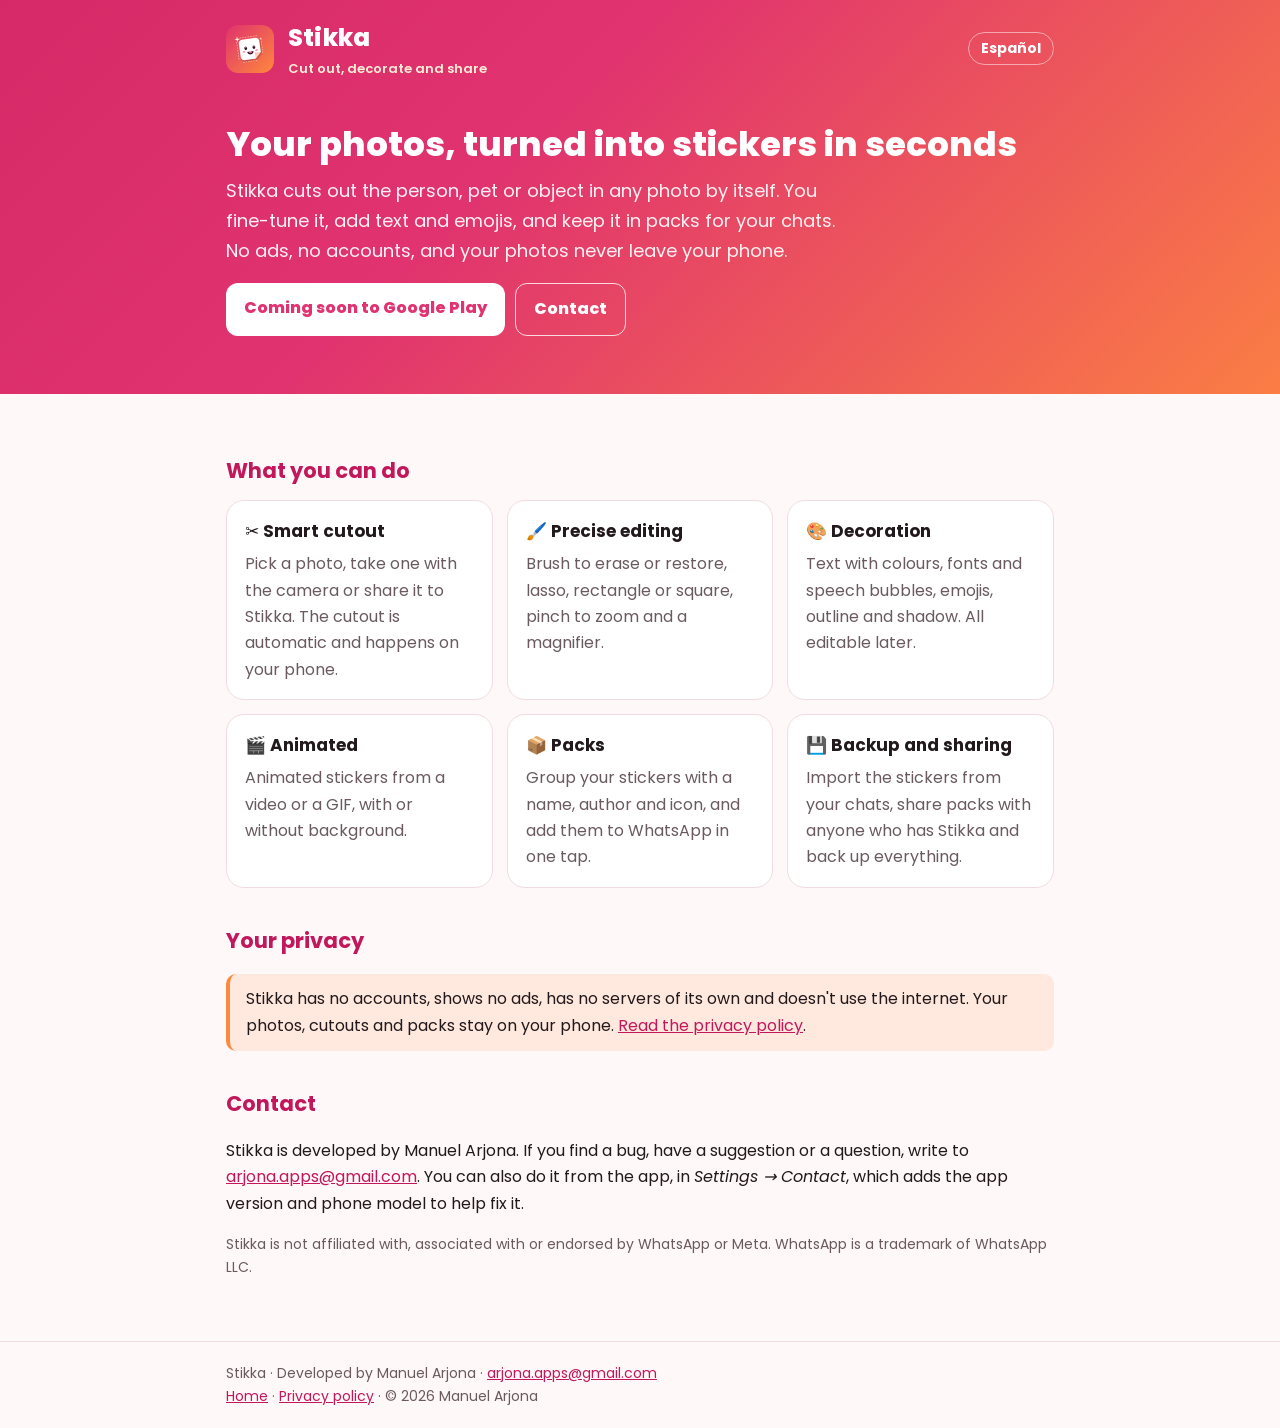
==== en.html @ d8d2f937 "Web de Stikka y política de privacidad (ES/EN) Co-Authored-By: Claude Opus 5.5 <noreply@anthropic.co" ====
<!doctype html>
<html lang="en">
<head>
<meta charset="utf-8">
<meta name="viewport" content="width=device-width, initial-scale=1">
<meta name="theme-color" content="#E0336F">
<link rel="icon" href="favicon.png" type="image/png">
<link rel="preconnect" href="https://fonts.googleapis.com">
<link rel="preconnect" href="https://fonts.gstatic.com" crossorigin>
<link href="https://fonts.googleapis.com/css2?family=Poppins:wght@400;600;700;800&display=swap" rel="stylesheet">
<link rel="stylesheet" href="estilo.css">
<title>Stikka · Cut out, decorate and share your stickers</title>
<meta name="description" content="Stikka is an Android app that turns your photos into stickers with smart cutout, text, emojis, animated stickers and packs. No ads, no accounts.">
</head>
<body>
<header><div class="cab"><img src="icono.png" alt=""><div><a class="marca" href="en.html">Stikka</a><small>Cut out, decorate and share</small></div><a class="idioma" href="index.html">Español</a></div>
<div class="portada"><h1>Your photos, turned into stickers in seconds</h1>
<p>Stikka cuts out the person, pet or object in any photo by itself. You fine-tune it, add text and emojis, and keep it in packs for your chats. No ads, no accounts, and your photos never leave your phone.</p>
<div class="botones"><span class="boton">Coming soon to Google Play</span><a class="boton claro" href="mailto:arjona.apps@gmail.com?subject=APP%20Stikka">Contact</a></div></div></header>
<main>
<h2>What you can do</h2>
<div class="rejilla">
<div class="tarjeta"><h3>✂️ Smart cutout</h3><p>Pick a photo, take one with the camera or share it to Stikka. The cutout is automatic and happens on your phone.</p></div>
<div class="tarjeta"><h3>🖌️ Precise editing</h3><p>Brush to erase or restore, lasso, rectangle or square, pinch to zoom and a magnifier.</p></div>
<div class="tarjeta"><h3>🎨 Decoration</h3><p>Text with colours, fonts and speech bubbles, emojis, outline and shadow. All editable later.</p></div>
<div class="tarjeta"><h3>🎬 Animated</h3><p>Animated stickers from a video or a GIF, with or without background.</p></div>
<div class="tarjeta"><h3>📦 Packs</h3><p>Group your stickers with a name, author and icon, and add them to WhatsApp in one tap.</p></div>
<div class="tarjeta"><h3>💾 Backup and sharing</h3><p>Import the stickers from your chats, share packs with anyone who has Stikka and back up everything.</p></div>
</div>
<h2>Your privacy</h2>
<p class="nota">Stikka has no accounts, shows no ads, has no servers of its own and doesn't use the internet. Your photos, cutouts and packs stay on your phone. <a href="privacy.html">Read the privacy policy</a>.</p>
<h2>Contact</h2>
<p>Stikka is developed by Manuel Arjona. If you find a bug, have a suggestion or a question, write to <a href="mailto:arjona.apps@gmail.com?subject=APP%20Stikka">arjona.apps@gmail.com</a>. You can also do it from the app, in <em>Settings → Contact</em>, which adds the app version and phone model to help fix it.</p>
<p style="color:var(--suave);font-size:14px">Stikka is not affiliated with, associated with or endorsed by WhatsApp or Meta. WhatsApp is a trademark of WhatsApp LLC.</p>
</main>
<footer><div>Stikka · Developed by Manuel Arjona · <a href="mailto:arjona.apps@gmail.com?subject=APP%20Stikka">arjona.apps@gmail.com</a><br>
<a href="en.html">Home</a> · <a href="privacy.html">Privacy policy</a> · © 2026 Manuel Arjona</div></footer>
</body>
</html>
---- estilo.css ----
:root{--frambuesa:#E0336F;--naranja:#FF8A3D;--crema:#FFEED6;--acento:#C2185B;--fondo:#FFF8F8;--tarjeta:#FFFFFF;--texto:#22191C;--suave:#6A5A5F;--borde:#F0DCE2}
@media (prefers-color-scheme:dark){:root{--fondo:#191113;--tarjeta:#241A1D;--texto:#F0DEE1;--suave:#C9B4BA;--borde:#3C3235;--acento:#FFB1C8}}
*{box-sizing:border-box}
html{-webkit-text-size-adjust:100%}
body{margin:0;background:var(--fondo);color:var(--texto);font:16px/1.65 "Poppins",system-ui,-apple-system,"Segoe UI",Roboto,sans-serif}
header{background:linear-gradient(135deg,#D62A68 0%,var(--frambuesa) 40%,var(--naranja) 110%);color:#fff}
.cab{max-width:860px;margin:0 auto;padding:18px 16px;display:flex;align-items:center;gap:14px}
.cab img{width:48px;height:48px;border-radius:12px}
.cab a.marca{color:#fff;text-decoration:none;font-size:24px;font-weight:800;letter-spacing:.2px}
.cab small{display:block;color:var(--crema);font-size:13px;font-weight:600}
.cab .idioma{margin-left:auto;color:#fff;font-size:14px;font-weight:700;text-decoration:none;border:1.5px solid rgba(255,255,255,.5);border-radius:999px;padding:4px 12px}
.portada{max-width:860px;margin:0 auto;padding:28px 16px 40px}
.portada h1{font-size:34px;line-height:1.15;margin:0 0 12px;font-weight:800}
.portada p{color:#FFF1F3;font-size:18px;margin:0;max-width:620px}
main{max-width:860px;margin:0 auto;padding:24px 16px 48px}
main.texto{max-width:760px}
h1{font-size:30px;line-height:1.2;margin:8px 0 4px}
h2{font-size:21px;margin:36px 0 8px;color:var(--acento)}
h3{font-size:17px;margin:20px 0 4px}
.fecha{color:var(--suave);font-size:14px}
.nota{border-left:4px solid var(--naranja);background:color-mix(in srgb,var(--naranja) 14%,transparent);padding:12px 16px;border-radius:10px}
a{color:var(--acento)}
ul{padding-left:22px}
li{margin:4px 0}
.rejilla{display:grid;grid-template-columns:repeat(auto-fit,minmax(240px,1fr));gap:14px;margin-top:12px}
.tarjeta{background:var(--tarjeta);border:1px solid var(--borde);border-radius:18px;padding:16px 18px}
.tarjeta h3{margin:0 0 6px}
.tarjeta p{margin:0;color:var(--suave)}
.capturas{display:flex;gap:14px;overflow-x:auto;padding:4px 2px 14px;scroll-snap-type:x mandatory}
.capturas img{height:440px;width:auto;border-radius:18px;border:1px solid var(--borde);scroll-snap-align:start;flex:none}
.botones{display:flex;flex-wrap:wrap;gap:10px;margin:18px 0}
.boton{display:inline-block;background:#fff;color:var(--frambuesa);text-decoration:none;padding:12px 18px;border-radius:12px;font-weight:800}
.boton.claro{background:transparent;color:#fff;border:1.5px solid rgba(255,255,255,.8)}
footer{border-top:1px solid var(--borde);color:var(--suave);font-size:14px}
footer div{max-width:860px;margin:0 auto;padding:20px 16px}
@media (max-width:520px){.portada h1{font-size:28px}.capturas img{height:380px}}
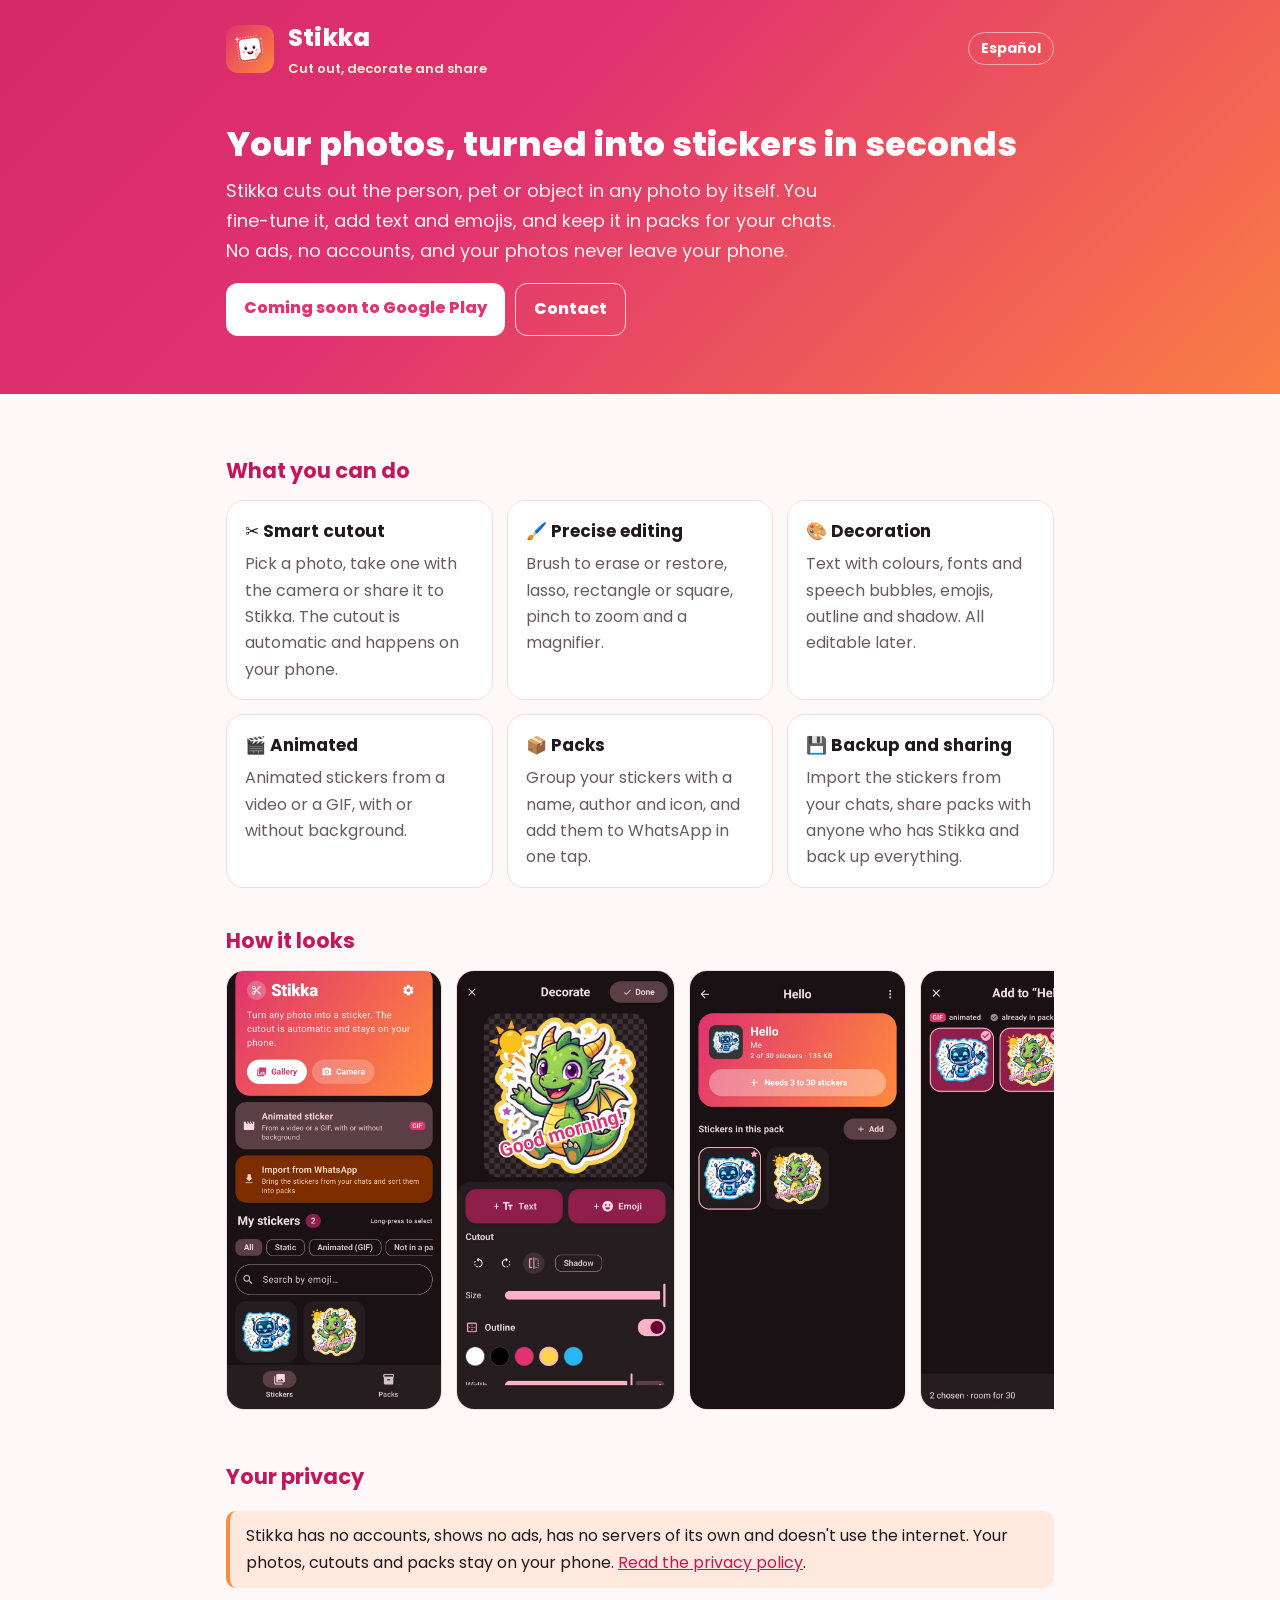
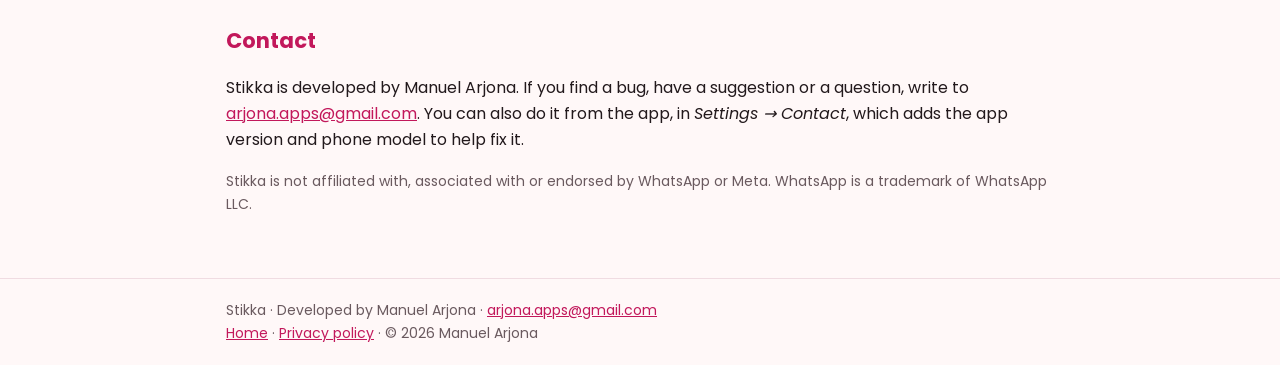
==== commit ec1490fb: "Capturas de la app Co-Authored-By: Claude Opus 5.5 <noreply@anthropic.com> Claude-Session: https://c" ====
--- a/en.html
+++ b/en.html
@@ -27,6 +27,8 @@
 <div class="tarjeta"><h3>📦 Packs</h3><p>Group your stickers with a name, author and icon, and add them to WhatsApp in one tap.</p></div>
 <div class="tarjeta"><h3>💾 Backup and sharing</h3><p>Import the stickers from your chats, share packs with anyone who has Stikka and back up everything.</p></div>
 </div>
+<h2>How it looks</h2>
+<div class="capturas"><img src="capturas/en-01-inicio.jpg" alt="Home" loading="lazy"><img src="capturas/en-02-decorar.jpg" alt="Decorate" loading="lazy"><img src="capturas/en-03-paquete.jpg" alt="A pack" loading="lazy"><img src="capturas/en-04-elegir.jpg" alt="Pick stickers" loading="lazy"><img src="capturas/en-05-paquetes.jpg" alt="My packs" loading="lazy"></div>
 <h2>Your privacy</h2>
 <p class="nota">Stikka has no accounts, shows no ads, has no servers of its own and doesn't use the internet. Your photos, cutouts and packs stay on your phone. <a href="privacy.html">Read the privacy policy</a>.</p>
 <h2>Contact</h2>
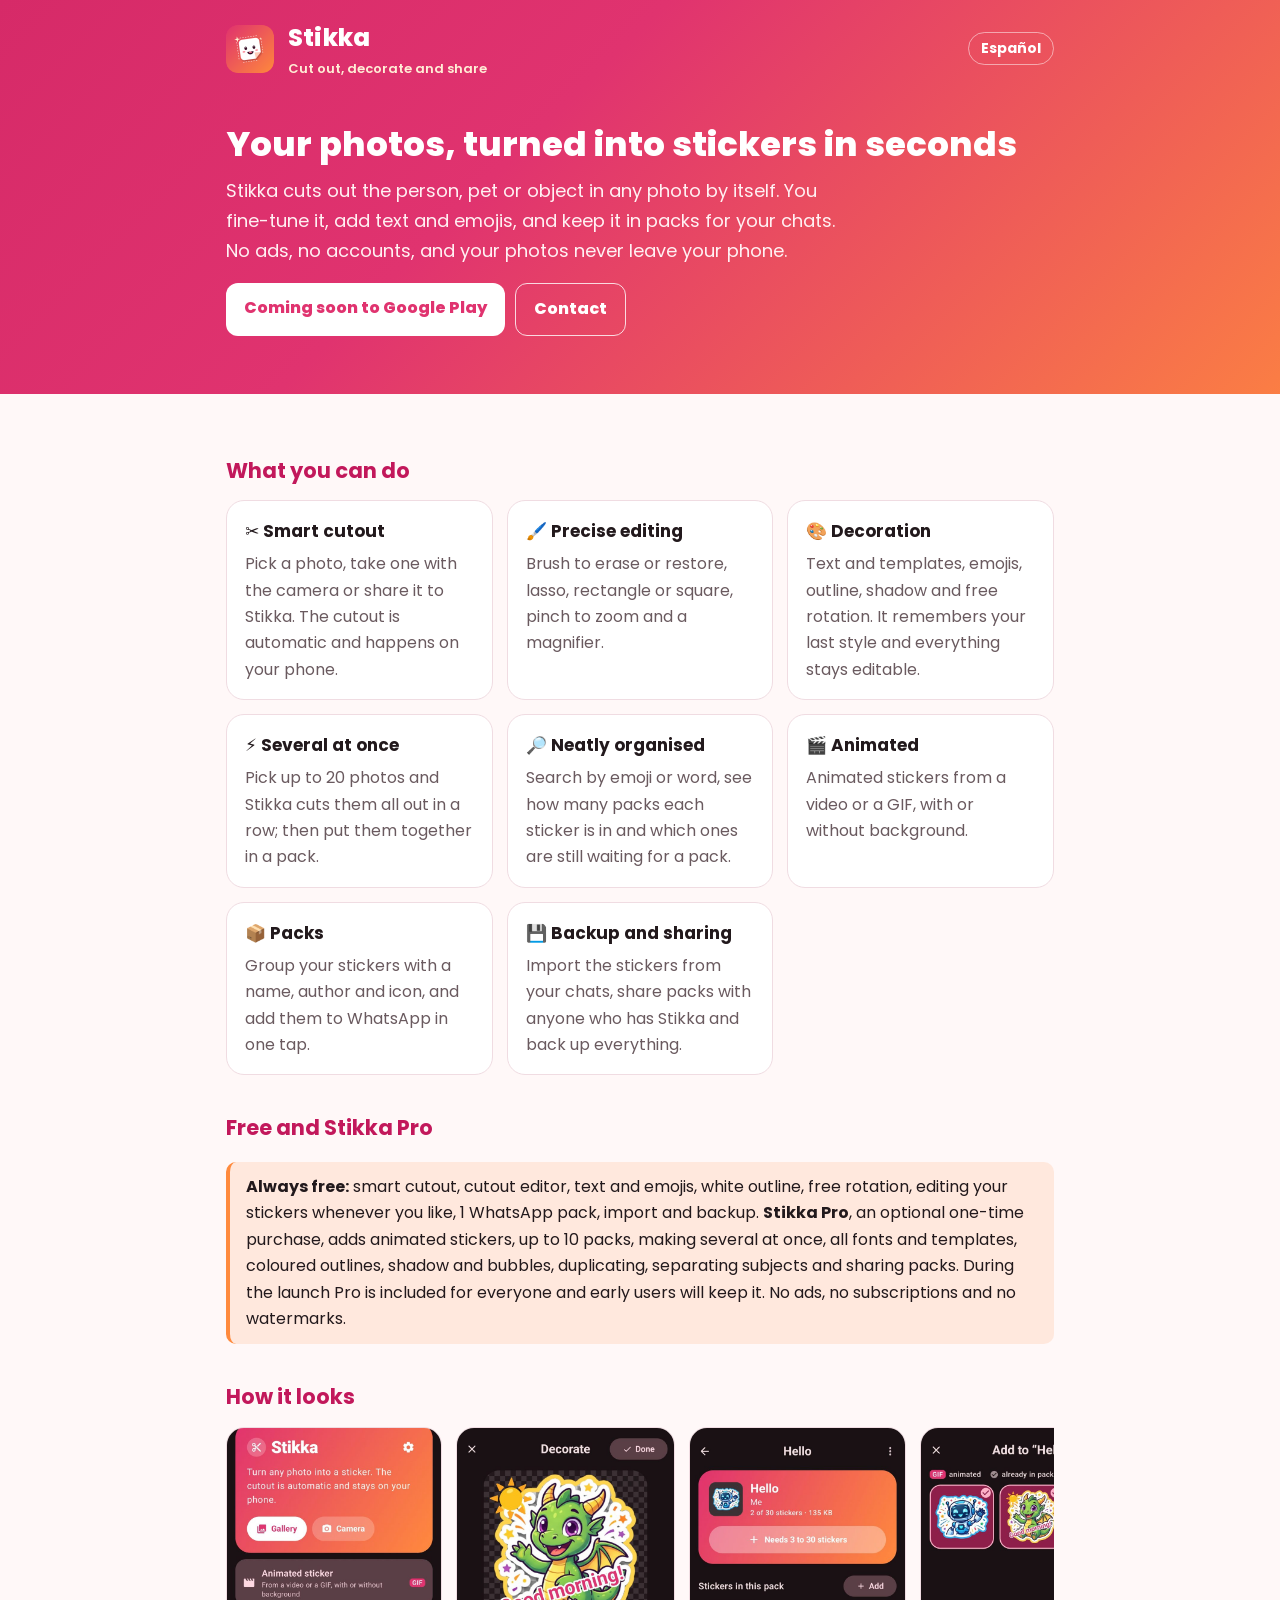
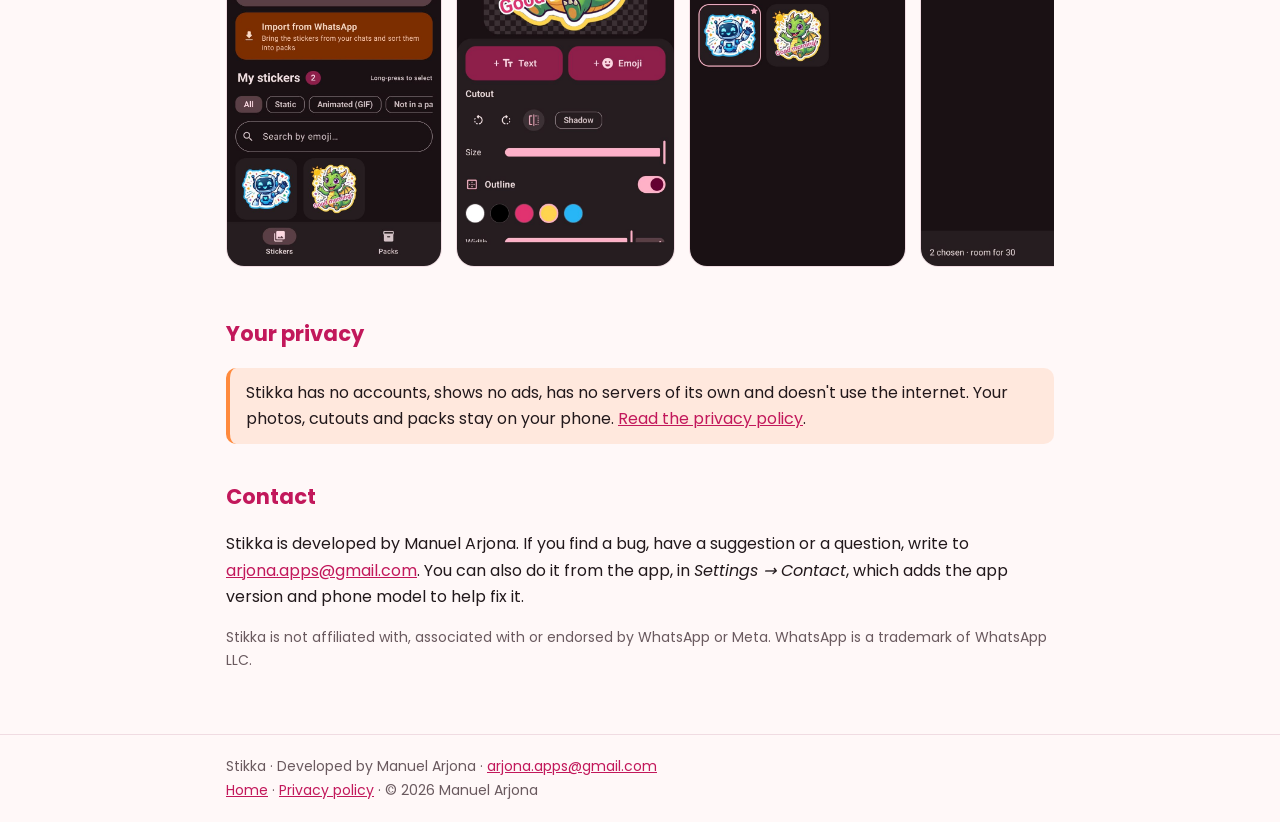
==== commit 09b04d47: "Novedades de Stikka 0.8 y reparto gratis / Pro Co-Authored-By: Claude Opus 5.5 <noreply@anthropic.co" ====
--- a/en.html
+++ b/en.html
@@ -22,11 +22,15 @@
 <div class="rejilla">
 <div class="tarjeta"><h3>✂️ Smart cutout</h3><p>Pick a photo, take one with the camera or share it to Stikka. The cutout is automatic and happens on your phone.</p></div>
 <div class="tarjeta"><h3>🖌️ Precise editing</h3><p>Brush to erase or restore, lasso, rectangle or square, pinch to zoom and a magnifier.</p></div>
-<div class="tarjeta"><h3>🎨 Decoration</h3><p>Text with colours, fonts and speech bubbles, emojis, outline and shadow. All editable later.</p></div>
+<div class="tarjeta"><h3>🎨 Decoration</h3><p>Text and templates, emojis, outline, shadow and free rotation. It remembers your last style and everything stays editable.</p></div>
+<div class="tarjeta"><h3>⚡ Several at once</h3><p>Pick up to 20 photos and Stikka cuts them all out in a row; then put them together in a pack.</p></div>
+<div class="tarjeta"><h3>🔎 Neatly organised</h3><p>Search by emoji or word, see how many packs each sticker is in and which ones are still waiting for a pack.</p></div>
 <div class="tarjeta"><h3>🎬 Animated</h3><p>Animated stickers from a video or a GIF, with or without background.</p></div>
 <div class="tarjeta"><h3>📦 Packs</h3><p>Group your stickers with a name, author and icon, and add them to WhatsApp in one tap.</p></div>
 <div class="tarjeta"><h3>💾 Backup and sharing</h3><p>Import the stickers from your chats, share packs with anyone who has Stikka and back up everything.</p></div>
 </div>
+<h2>Free and Stikka Pro</h2>
+<p class="nota"><strong>Always free:</strong> smart cutout, cutout editor, text and emojis, white outline, free rotation, editing your stickers whenever you like, 1 WhatsApp pack, import and backup. <strong>Stikka Pro</strong>, an optional one-time purchase, adds animated stickers, up to 10 packs, making several at once, all fonts and templates, coloured outlines, shadow and bubbles, duplicating, separating subjects and sharing packs. During the launch Pro is included for everyone and early users will keep it. No ads, no subscriptions and no watermarks.</p>
 <h2>How it looks</h2>
 <div class="capturas"><img src="capturas/en-01-inicio.jpg" alt="Home" loading="lazy"><img src="capturas/en-02-decorar.jpg" alt="Decorate" loading="lazy"><img src="capturas/en-03-paquete.jpg" alt="A pack" loading="lazy"><img src="capturas/en-04-elegir.jpg" alt="Pick stickers" loading="lazy"><img src="capturas/en-05-paquetes.jpg" alt="My packs" loading="lazy"></div>
 <h2>Your privacy</h2>
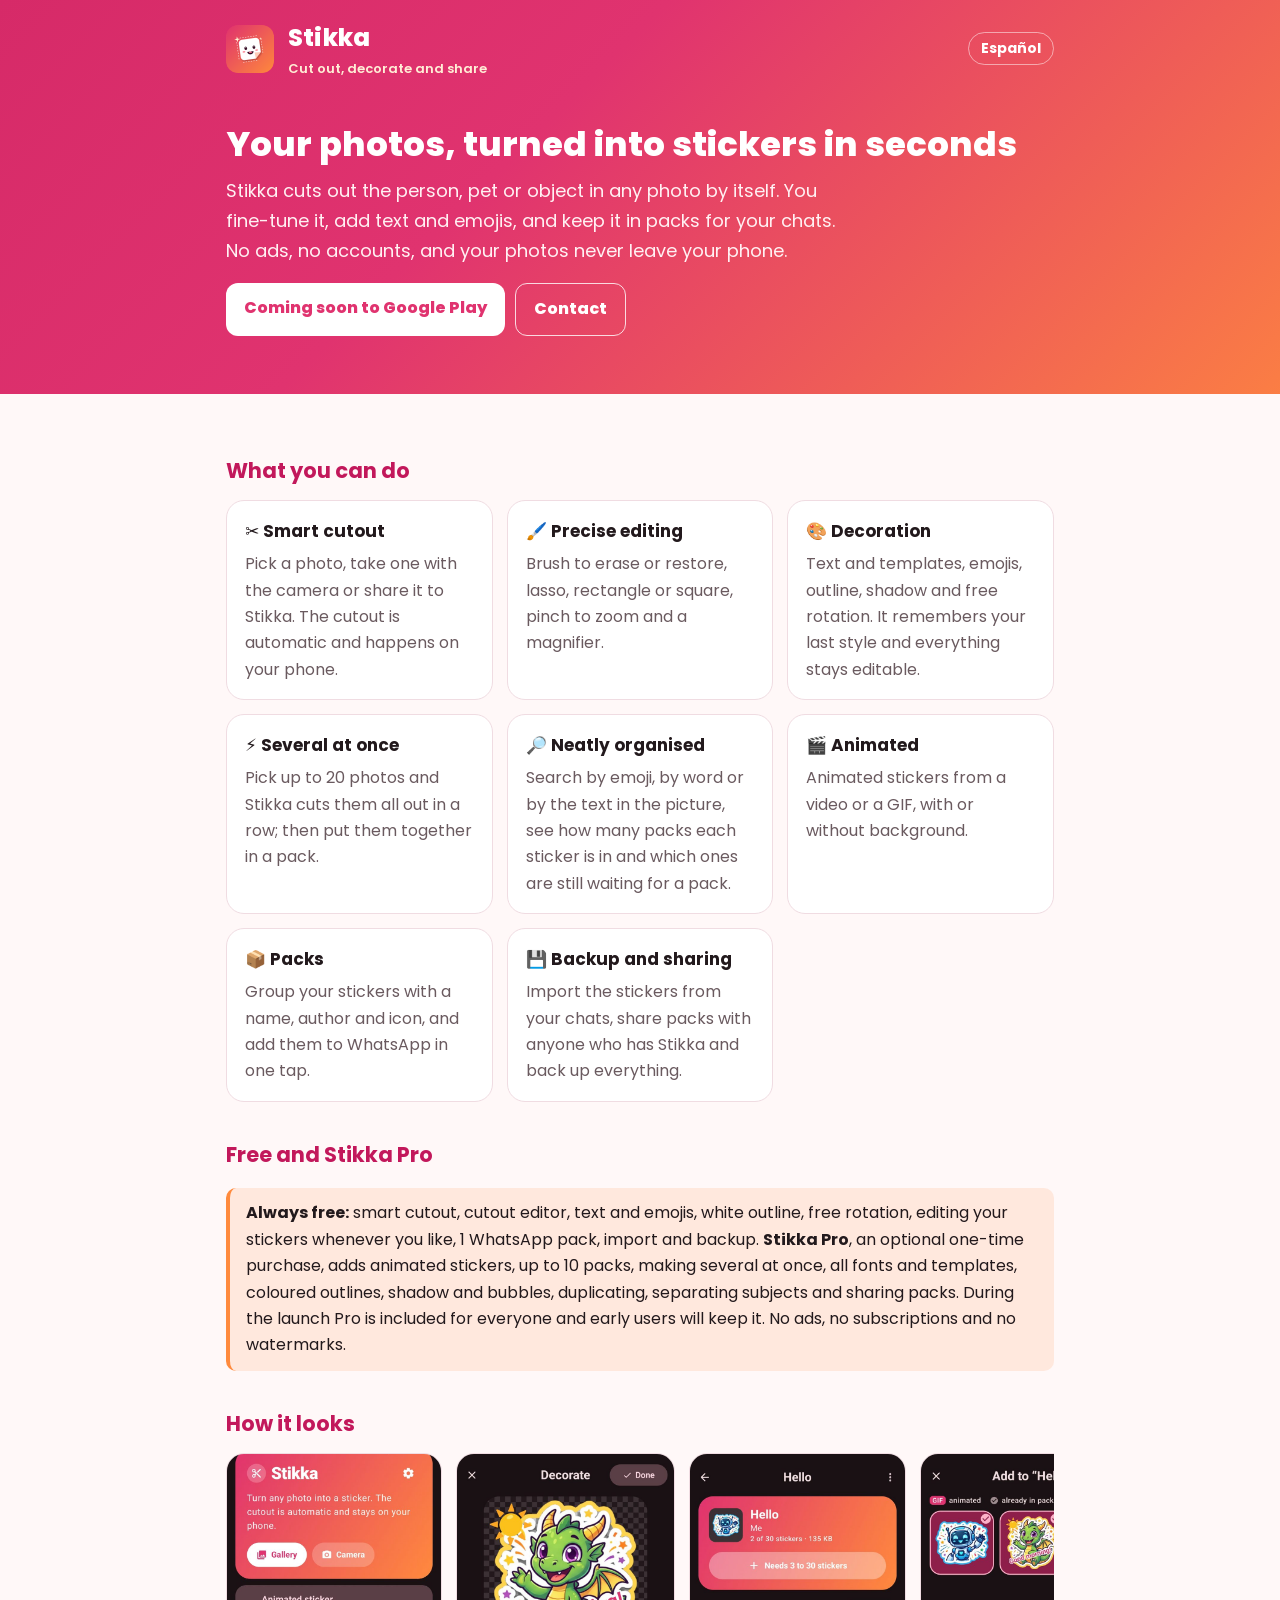
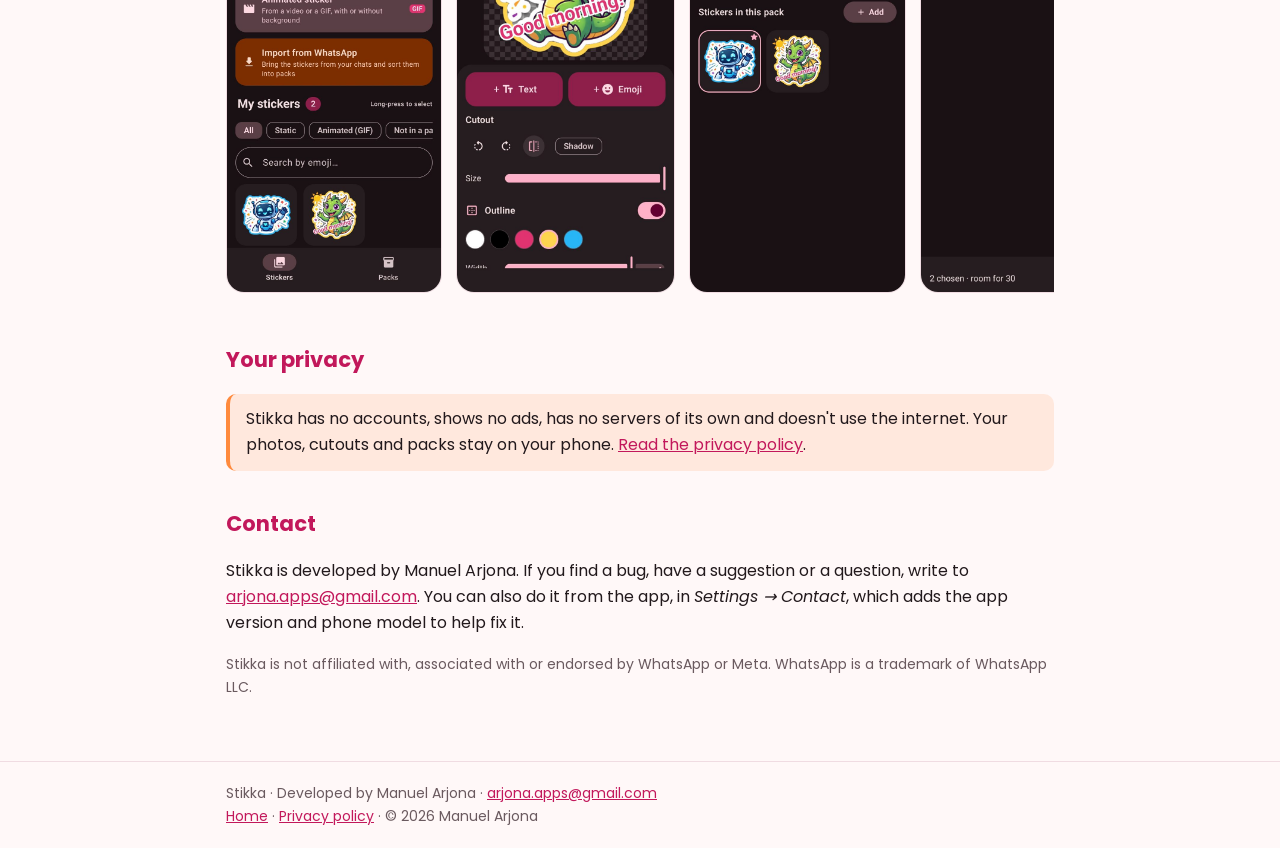
==== commit 212b4773: "Buscar por el texto de la imagen Co-Authored-By: Claude Opus 5.5 <noreply@anthropic.com> Claude-Sess" ====
--- a/en.html
+++ b/en.html
@@ -24,7 +24,7 @@
 <div class="tarjeta"><h3>🖌️ Precise editing</h3><p>Brush to erase or restore, lasso, rectangle or square, pinch to zoom and a magnifier.</p></div>
 <div class="tarjeta"><h3>🎨 Decoration</h3><p>Text and templates, emojis, outline, shadow and free rotation. It remembers your last style and everything stays editable.</p></div>
 <div class="tarjeta"><h3>⚡ Several at once</h3><p>Pick up to 20 photos and Stikka cuts them all out in a row; then put them together in a pack.</p></div>
-<div class="tarjeta"><h3>🔎 Neatly organised</h3><p>Search by emoji or word, see how many packs each sticker is in and which ones are still waiting for a pack.</p></div>
+<div class="tarjeta"><h3>🔎 Neatly organised</h3><p>Search by emoji, by word or by the text in the picture, see how many packs each sticker is in and which ones are still waiting for a pack.</p></div>
 <div class="tarjeta"><h3>🎬 Animated</h3><p>Animated stickers from a video or a GIF, with or without background.</p></div>
 <div class="tarjeta"><h3>📦 Packs</h3><p>Group your stickers with a name, author and icon, and add them to WhatsApp in one tap.</p></div>
 <div class="tarjeta"><h3>💾 Backup and sharing</h3><p>Import the stickers from your chats, share packs with anyone who has Stikka and back up everything.</p></div>
